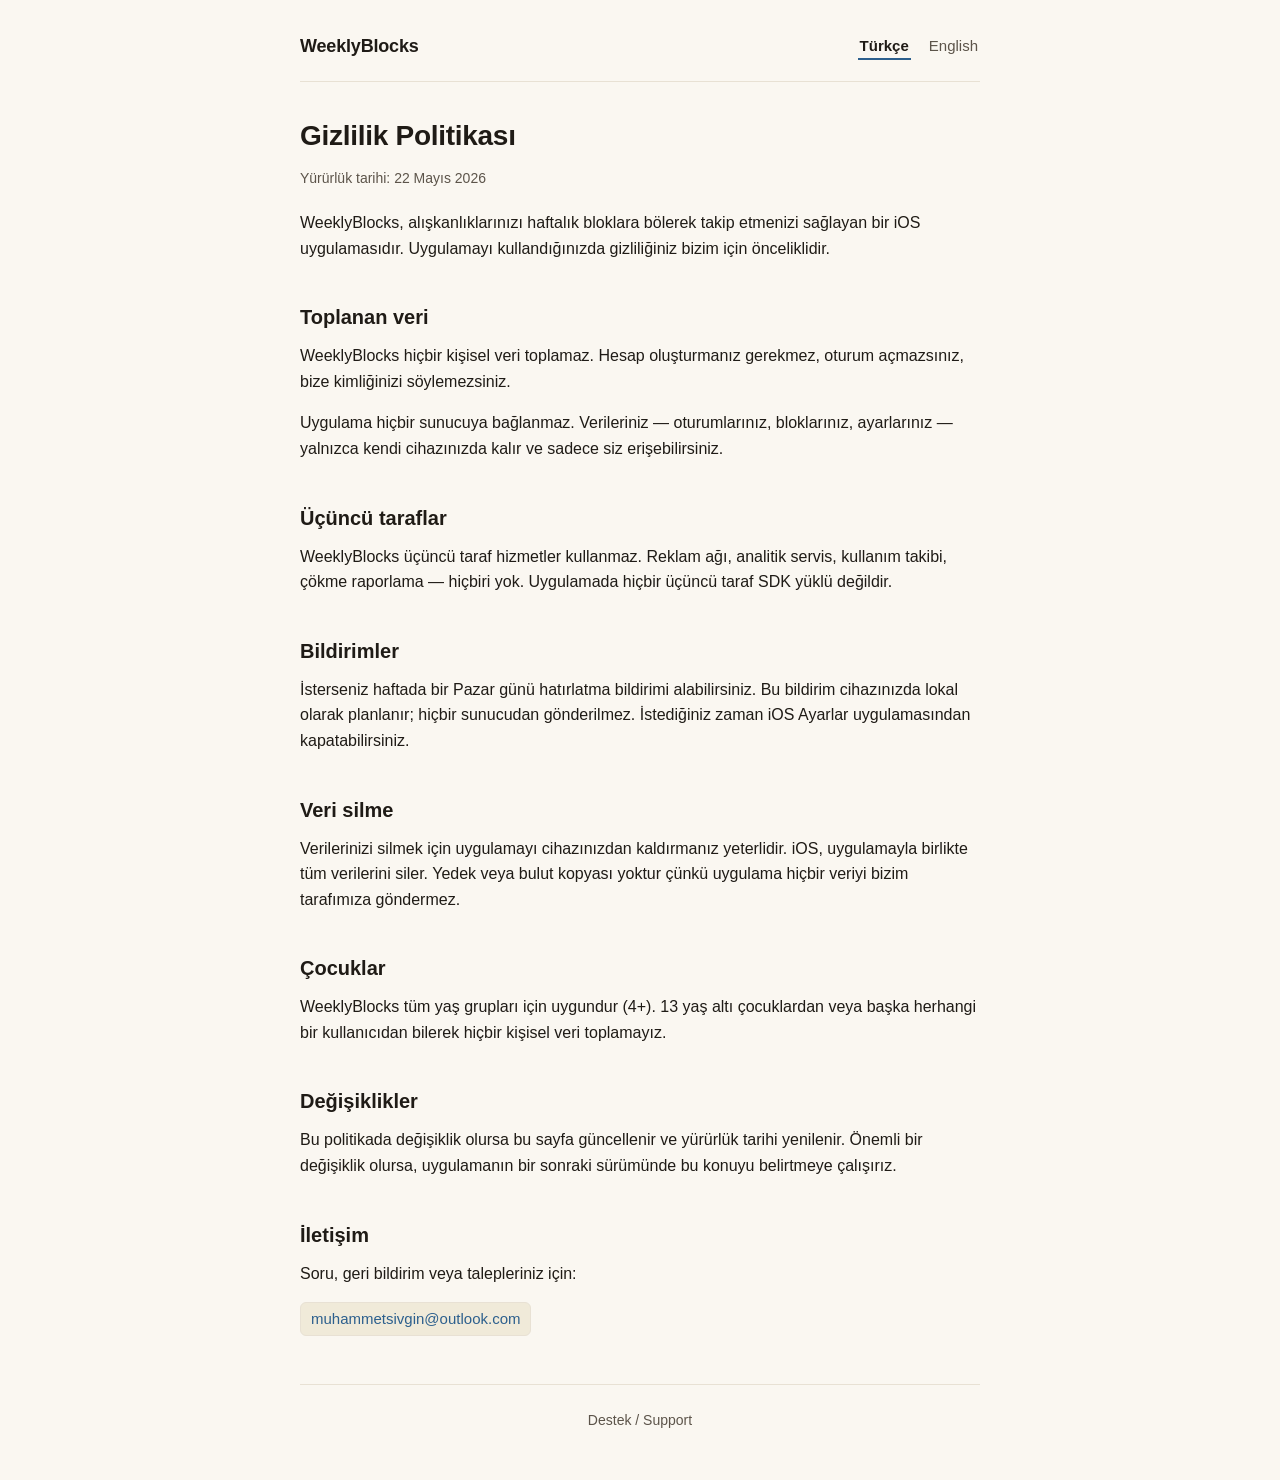
==== privacy.html @ b2f51e27 "Add files via upload" ====
<!DOCTYPE html>
<html lang="tr">
<head>
  <meta charset="UTF-8">
  <meta name="viewport" content="width=device-width, initial-scale=1">
  <title>Gizlilik Politikası — WeeklyBlocks</title>
  <meta name="description" content="WeeklyBlocks iOS uygulamasının gizlilik politikası. Veri toplamıyoruz, hesap istemiyoruz, çevrimdışı çalışır.">
  <link rel="stylesheet" href="styles.css">
</head>
<body>
  <header>
    <div class="wordmark">WeeklyBlocks</div>
    <div class="tabs" role="tablist" aria-label="Dil / Language">
      <button id="tab-tr" role="tab" aria-selected="true" aria-controls="panel-tr" class="tab active">Türkçe</button>
      <button id="tab-en" role="tab" aria-selected="false" aria-controls="panel-en" class="tab">English</button>
    </div>
  </header>

  <main>
    <div id="panel-tr" role="tabpanel" aria-labelledby="tab-tr">
      <h1>Gizlilik Politikası</h1>
      <p class="effective-date">Yürürlük tarihi: 22 Mayıs 2026</p>

      <p>WeeklyBlocks, alışkanlıklarınızı haftalık bloklara bölerek takip etmenizi sağlayan bir iOS uygulamasıdır. Uygulamayı kullandığınızda gizliliğiniz bizim için önceliklidir.</p>

      <h2>Toplanan veri</h2>
      <p>WeeklyBlocks hiçbir kişisel veri toplamaz. Hesap oluşturmanız gerekmez, oturum açmazsınız, bize kimliğinizi söylemezsiniz.</p>
      <p>Uygulama hiçbir sunucuya bağlanmaz. Verileriniz — oturumlarınız, bloklarınız, ayarlarınız — yalnızca kendi cihazınızda kalır ve sadece siz erişebilirsiniz.</p>

      <h2>Üçüncü taraflar</h2>
      <p>WeeklyBlocks üçüncü taraf hizmetler kullanmaz. Reklam ağı, analitik servis, kullanım takibi, çökme raporlama — hiçbiri yok. Uygulamada hiçbir üçüncü taraf SDK yüklü değildir.</p>

      <h2>Bildirimler</h2>
      <p>İsterseniz haftada bir Pazar günü hatırlatma bildirimi alabilirsiniz. Bu bildirim cihazınızda lokal olarak planlanır; hiçbir sunucudan gönderilmez. İstediğiniz zaman iOS Ayarlar uygulamasından kapatabilirsiniz.</p>

      <h2>Veri silme</h2>
      <p>Verilerinizi silmek için uygulamayı cihazınızdan kaldırmanız yeterlidir. iOS, uygulamayla birlikte tüm verilerini siler. Yedek veya bulut kopyası yoktur çünkü uygulama hiçbir veriyi bizim tarafımıza göndermez.</p>

      <h2>Çocuklar</h2>
      <p>WeeklyBlocks tüm yaş grupları için uygundur (4+). 13 yaş altı çocuklardan veya başka herhangi bir kullanıcıdan bilerek hiçbir kişisel veri toplamayız.</p>

      <h2>Değişiklikler</h2>
      <p>Bu politikada değişiklik olursa bu sayfa güncellenir ve yürürlük tarihi yenilenir. Önemli bir değişiklik olursa, uygulamanın bir sonraki sürümünde bu konuyu belirtmeye çalışırız.</p>

      <h2>İletişim</h2>
      <p>Soru, geri bildirim veya talepleriniz için:</p>
      <p><span class="email-pill"><a href="mailto:muhammetsivgin@outlook.com">muhammetsivgin@outlook.com</a></span></p>
    </div>

    <div id="panel-en" role="tabpanel" aria-labelledby="tab-en" hidden aria-hidden="true">
      <h1>Privacy Policy</h1>
      <p class="effective-date">Effective date: May 22, 2026</p>

      <p>WeeklyBlocks is an iOS app that helps you track habits by breaking them into weekly blocks. Your privacy is our priority.</p>

      <h2>Data we collect</h2>
      <p>WeeklyBlocks collects no personal data. You don't create an account, you don't sign in, you never tell us who you are.</p>
      <p>The app never connects to any server. Your data — your sessions, your blocks, your settings — stays on your device and is accessible only to you.</p>

      <h2>Third parties</h2>
      <p>WeeklyBlocks uses no third-party services. No ad networks, no analytics, no usage tracking, no crash reporting. There are no third-party SDKs embedded in the app.</p>

      <h2>Notifications</h2>
      <p>If you opt in, you can receive an optional weekly reminder every Sunday. This notification is scheduled locally on your device; it is never sent from a server. You can turn it off any time from the iOS Settings app.</p>

      <h2>Data deletion</h2>
      <p>To delete your data, simply uninstall the app from your device. iOS removes all app data along with the app itself. There are no backups or cloud copies because the app never sends any data to us.</p>

      <h2>Children</h2>
      <p>WeeklyBlocks is suitable for all ages (4+). We do not knowingly collect any personal data from children under 13 or from any other user.</p>

      <h2>Changes</h2>
      <p>If this policy changes, this page will be updated and the effective date will be revised. For material changes, we'll try to note them in the next release of the app.</p>

      <h2>Contact</h2>
      <p>For questions, feedback, or requests:</p>
      <p><span class="email-pill"><a href="mailto:muhammetsivgin@outlook.com">muhammetsivgin@outlook.com</a></span></p>
    </div>
  </main>

  <footer>
    <p><a href="support.html">Destek / Support</a></p>
  </footer>

  <script>
    (function () {
      var tabs = document.querySelectorAll('[role="tab"]');
      tabs.forEach(function (tab) {
        tab.addEventListener('click', function () {
          var targetId = tab.getAttribute('aria-controls');
          tabs.forEach(function (t) {
            var isActive = t === tab;
            t.setAttribute('aria-selected', isActive ? 'true' : 'false');
            t.classList.toggle('active', isActive);
            var panel = document.getElementById(t.getAttribute('aria-controls'));
            if (isActive) {
              panel.removeAttribute('hidden');
              panel.setAttribute('aria-hidden', 'false');
            } else {
              panel.setAttribute('hidden', '');
              panel.setAttribute('aria-hidden', 'true');
            }
          });
          document.documentElement.lang = (targetId === 'panel-tr') ? 'tr' : 'en';
        });
      });
    })();
  </script>
</body>
</html>
---- styles.css ----
/* WeeklyBlocks marketing site — warm theme, light mode only */

* {
  box-sizing: border-box;
  margin: 0;
  padding: 0;
}

html,
body {
  background-color: #FAF7F1;
  color: #1F1B16;
}

body {
  font-family: -apple-system, BlinkMacSystemFont, "SF Pro Text", "Helvetica Neue", Arial, sans-serif;
  font-size: 16px;
  line-height: 1.6;
  padding: 32px;
  -webkit-font-smoothing: antialiased;
  -moz-osx-font-smoothing: grayscale;
}

header,
main,
footer {
  max-width: 680px;
  margin-left: auto;
  margin-right: auto;
}

header {
  display: flex;
  align-items: center;
  justify-content: space-between;
  gap: 16px;
  padding-bottom: 20px;
  border-bottom: 1px solid #E8E1D4;
  margin-bottom: 32px;
}

.wordmark {
  font-weight: 600;
  font-size: 18px;
  letter-spacing: -0.01em;
}

.tabs {
  display: flex;
  gap: 16px;
}

.tab {
  background: none;
  border: 0;
  border-bottom: 2px solid transparent;
  padding: 4px 2px;
  font-family: inherit;
  font-size: 15px;
  color: #5C544A;
  cursor: pointer;
}

.tab:focus-visible {
  outline: 2px solid #2C5F8D;
  outline-offset: 2px;
  border-radius: 2px;
}

.tab.active {
  color: #1F1B16;
  font-weight: 600;
  border-bottom-color: #2C5F8D;
}

main h1 {
  font-size: 28px;
  font-weight: 600;
  margin-bottom: 8px;
  letter-spacing: -0.01em;
}

main h2 {
  font-size: 20px;
  font-weight: 600;
  margin-top: 2em;
  margin-bottom: 0.5em;
}

main h3 {
  font-size: 17px;
  font-weight: 600;
  margin-top: 1.5em;
  margin-bottom: 0.25em;
}

main p {
  margin-bottom: 1em;
}

.effective-date {
  font-size: 14px;
  color: #5C544A;
  margin-bottom: 1.5em;
}

.email-pill {
  display: inline-block;
  background-color: #F0EAD9;
  border: 1px solid #E8E1D4;
  border-radius: 6px;
  font-size: 15px;
}

.email-pill a {
  display: inline-block;
  padding: 4px 10px;
  color: #2C5F8D;
  text-decoration: none;
}

.email-pill a:hover,
.email-pill a:focus-visible {
  text-decoration: underline;
}

footer {
  margin-top: 48px;
  padding-top: 24px;
  padding-bottom: 16px;
  border-top: 1px solid #E8E1D4;
  text-align: center;
  font-size: 14px;
}

footer a {
  color: #5C544A;
  text-decoration: none;
}

footer a:hover,
footer a:focus-visible {
  color: #2C5F8D;
  text-decoration: underline;
}

@media (max-width: 600px) {
  body {
    padding: 20px;
  }

  header {
    flex-direction: column;
    align-items: flex-start;
    gap: 12px;
  }

  main h1 {
    font-size: 24px;
  }

  .tab {
    font-size: 14px;
  }
}
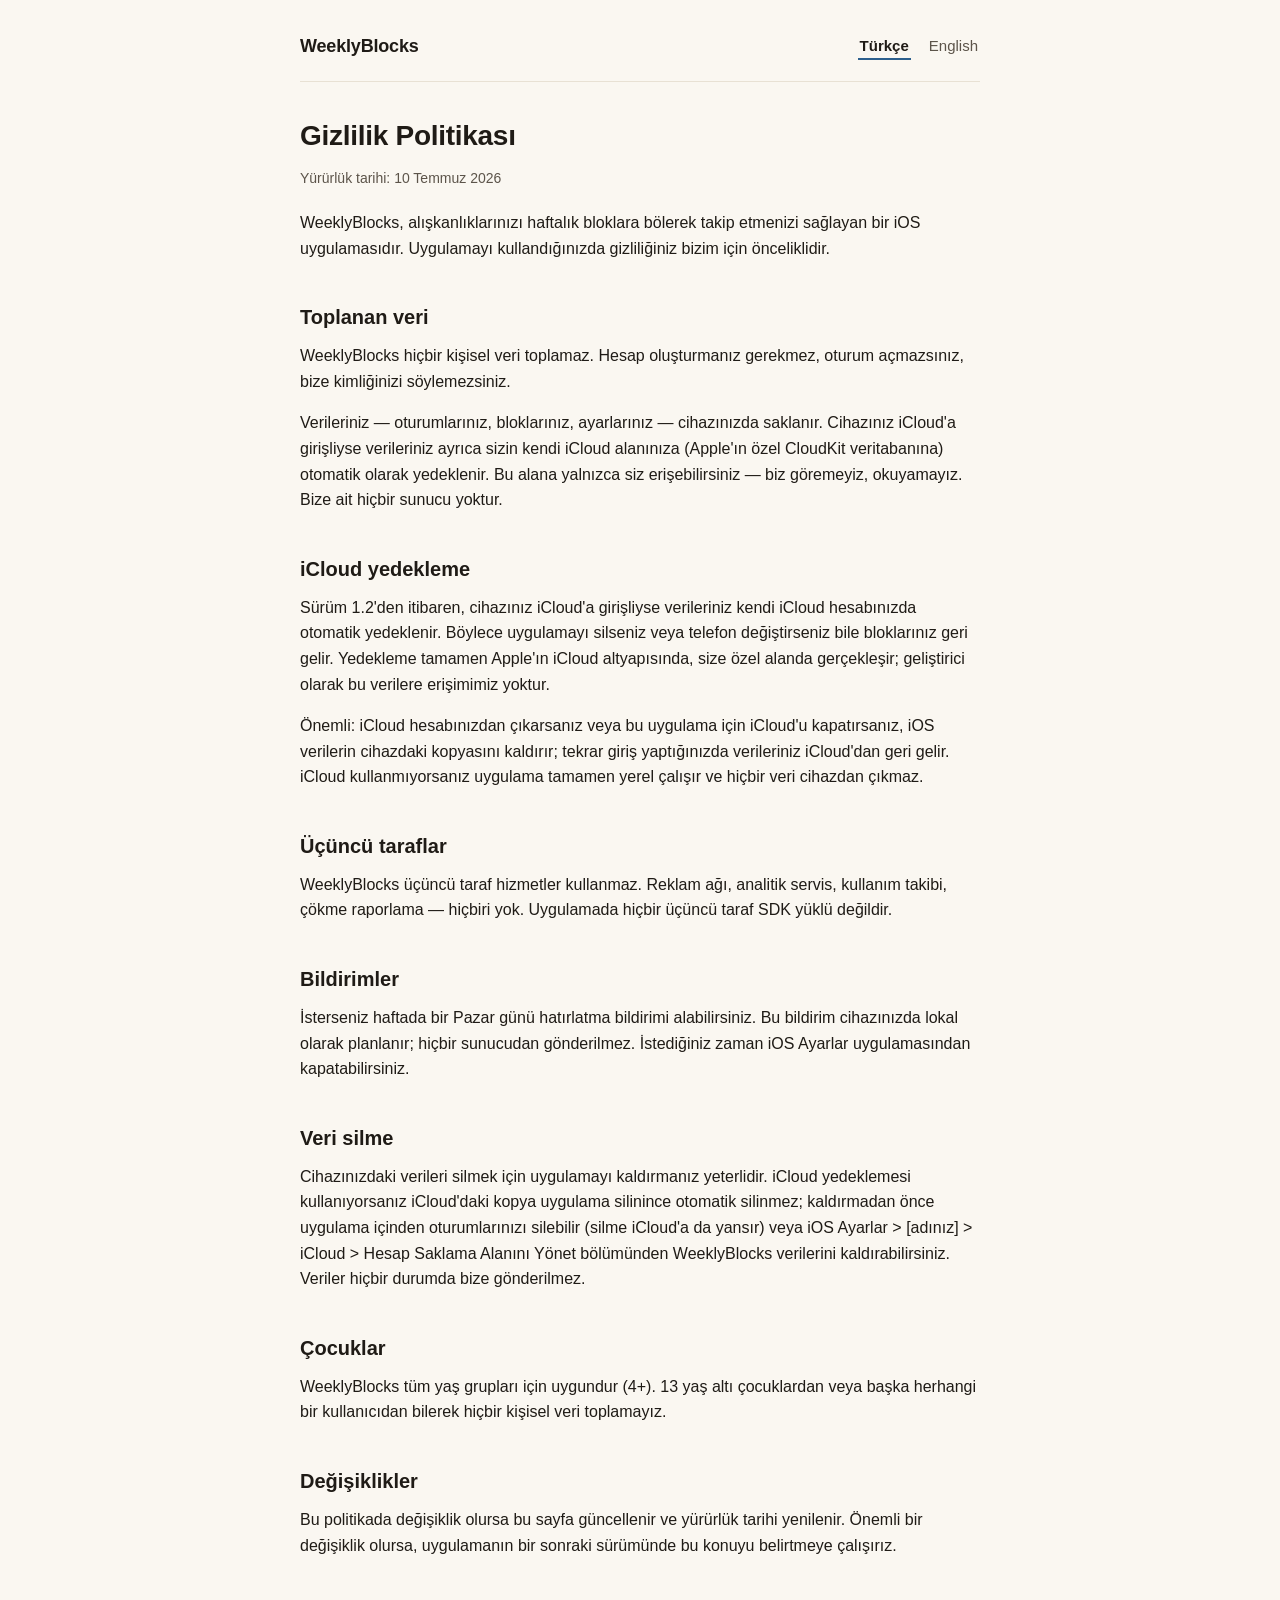
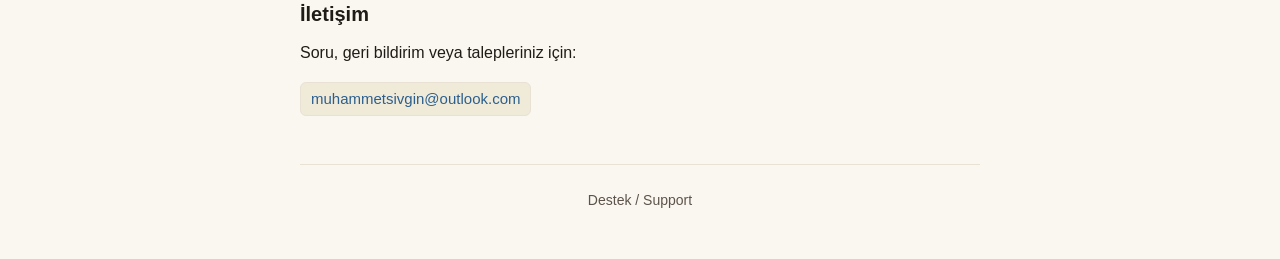
==== commit abb287dd: "Privacy policy + support update for v1.2 iCloud backup New iCloud backup section (user's own private" ====
--- a/privacy.html
+++ b/privacy.html
@@ -4,7 +4,7 @@
   <meta charset="UTF-8">
   <meta name="viewport" content="width=device-width, initial-scale=1">
   <title>Gizlilik Politikası — WeeklyBlocks</title>
-  <meta name="description" content="WeeklyBlocks iOS uygulamasının gizlilik politikası. Veri toplamıyoruz, hesap istemiyoruz, çevrimdışı çalışır.">
+  <meta name="description" content="WeeklyBlocks iOS uygulamasının gizlilik politikası. Veri toplamıyoruz, hesap istemiyoruz; verileriniz cihazınızda ve kendi iCloud'unuzda kalır.">
   <link rel="stylesheet" href="styles.css">
 </head>
 <body>
@@ -19,13 +19,17 @@
   <main>
     <div id="panel-tr" role="tabpanel" aria-labelledby="tab-tr">
       <h1>Gizlilik Politikası</h1>
-      <p class="effective-date">Yürürlük tarihi: 22 Mayıs 2026</p>
+      <p class="effective-date">Yürürlük tarihi: 10 Temmuz 2026</p>
 
       <p>WeeklyBlocks, alışkanlıklarınızı haftalık bloklara bölerek takip etmenizi sağlayan bir iOS uygulamasıdır. Uygulamayı kullandığınızda gizliliğiniz bizim için önceliklidir.</p>
 
       <h2>Toplanan veri</h2>
       <p>WeeklyBlocks hiçbir kişisel veri toplamaz. Hesap oluşturmanız gerekmez, oturum açmazsınız, bize kimliğinizi söylemezsiniz.</p>
-      <p>Uygulama hiçbir sunucuya bağlanmaz. Verileriniz — oturumlarınız, bloklarınız, ayarlarınız — yalnızca kendi cihazınızda kalır ve sadece siz erişebilirsiniz.</p>
+      <p>Verileriniz — oturumlarınız, bloklarınız, ayarlarınız — cihazınızda saklanır. Cihazınız iCloud'a girişliyse verileriniz ayrıca sizin kendi iCloud alanınıza (Apple'ın özel CloudKit veritabanına) otomatik olarak yedeklenir. Bu alana yalnızca siz erişebilirsiniz — biz göremeyiz, okuyamayız. Bize ait hiçbir sunucu yoktur.</p>
+
+      <h2>iCloud yedekleme</h2>
+      <p>Sürüm 1.2'den itibaren, cihazınız iCloud'a girişliyse verileriniz kendi iCloud hesabınızda otomatik yedeklenir. Böylece uygulamayı silseniz veya telefon değiştirseniz bile bloklarınız geri gelir. Yedekleme tamamen Apple'ın iCloud altyapısında, size özel alanda gerçekleşir; geliştirici olarak bu verilere erişimimiz yoktur.</p>
+      <p>Önemli: iCloud hesabınızdan çıkarsanız veya bu uygulama için iCloud'u kapatırsanız, iOS verilerin cihazdaki kopyasını kaldırır; tekrar giriş yaptığınızda verileriniz iCloud'dan geri gelir. iCloud kullanmıyorsanız uygulama tamamen yerel çalışır ve hiçbir veri cihazdan çıkmaz.</p>
 
       <h2>Üçüncü taraflar</h2>
       <p>WeeklyBlocks üçüncü taraf hizmetler kullanmaz. Reklam ağı, analitik servis, kullanım takibi, çökme raporlama — hiçbiri yok. Uygulamada hiçbir üçüncü taraf SDK yüklü değildir.</p>
@@ -34,7 +38,7 @@
       <p>İsterseniz haftada bir Pazar günü hatırlatma bildirimi alabilirsiniz. Bu bildirim cihazınızda lokal olarak planlanır; hiçbir sunucudan gönderilmez. İstediğiniz zaman iOS Ayarlar uygulamasından kapatabilirsiniz.</p>
 
       <h2>Veri silme</h2>
-      <p>Verilerinizi silmek için uygulamayı cihazınızdan kaldırmanız yeterlidir. iOS, uygulamayla birlikte tüm verilerini siler. Yedek veya bulut kopyası yoktur çünkü uygulama hiçbir veriyi bizim tarafımıza göndermez.</p>
+      <p>Cihazınızdaki verileri silmek için uygulamayı kaldırmanız yeterlidir. iCloud yedeklemesi kullanıyorsanız iCloud'daki kopya uygulama silinince otomatik silinmez; kaldırmadan önce uygulama içinden oturumlarınızı silebilir (silme iCloud'a da yansır) veya iOS Ayarlar &gt; [adınız] &gt; iCloud &gt; Hesap Saklama Alanını Yönet bölümünden WeeklyBlocks verilerini kaldırabilirsiniz. Veriler hiçbir durumda bize gönderilmez.</p>
 
       <h2>Çocuklar</h2>
       <p>WeeklyBlocks tüm yaş grupları için uygundur (4+). 13 yaş altı çocuklardan veya başka herhangi bir kullanıcıdan bilerek hiçbir kişisel veri toplamayız.</p>
@@ -49,13 +53,17 @@
 
     <div id="panel-en" role="tabpanel" aria-labelledby="tab-en" hidden aria-hidden="true">
       <h1>Privacy Policy</h1>
-      <p class="effective-date">Effective date: May 22, 2026</p>
+      <p class="effective-date">Effective date: July 10, 2026</p>
 
       <p>WeeklyBlocks is an iOS app that helps you track habits by breaking them into weekly blocks. Your privacy is our priority.</p>
 
       <h2>Data we collect</h2>
       <p>WeeklyBlocks collects no personal data. You don't create an account, you don't sign in, you never tell us who you are.</p>
-      <p>The app never connects to any server. Your data — your sessions, your blocks, your settings — stays on your device and is accessible only to you.</p>
+      <p>Your data — your sessions, your blocks, your settings — is stored on your device. If your device is signed in to iCloud, your data is also backed up automatically to your own iCloud space (Apple's private CloudKit database). Only you can access that space — we cannot see or read it. We operate no servers of our own.</p>
+
+      <h2>iCloud backup</h2>
+      <p>Starting with version 1.2, if your device is signed in to iCloud, your data is backed up automatically to your own iCloud account. Delete the app or switch iPhones and your blocks come back. The backup lives entirely on Apple's iCloud infrastructure, in space private to you; as the developer we have no access to it.</p>
+      <p>Important: if you sign out of iCloud, or turn iCloud off for this app, iOS removes the on-device copy of the data; it returns from iCloud when you sign back in. If you don't use iCloud, the app runs fully locally and no data ever leaves the device.</p>
 
       <h2>Third parties</h2>
       <p>WeeklyBlocks uses no third-party services. No ad networks, no analytics, no usage tracking, no crash reporting. There are no third-party SDKs embedded in the app.</p>
@@ -64,7 +72,7 @@
       <p>If you opt in, you can receive an optional weekly reminder every Sunday. This notification is scheduled locally on your device; it is never sent from a server. You can turn it off any time from the iOS Settings app.</p>
 
       <h2>Data deletion</h2>
-      <p>To delete your data, simply uninstall the app from your device. iOS removes all app data along with the app itself. There are no backups or cloud copies because the app never sends any data to us.</p>
+      <p>To delete the data on your device, uninstall the app. If you use iCloud backup, the iCloud copy is not deleted automatically with the app; before uninstalling, you can delete your sessions in-app (deletions sync to iCloud), or remove the WeeklyBlocks data from iOS Settings &gt; [your name] &gt; iCloud &gt; Manage Account Storage. In no case is any data ever sent to us.</p>
 
       <h2>Children</h2>
       <p>WeeklyBlocks is suitable for all ages (4+). We do not knowingly collect any personal data from children under 13 or from any other user.</p>
